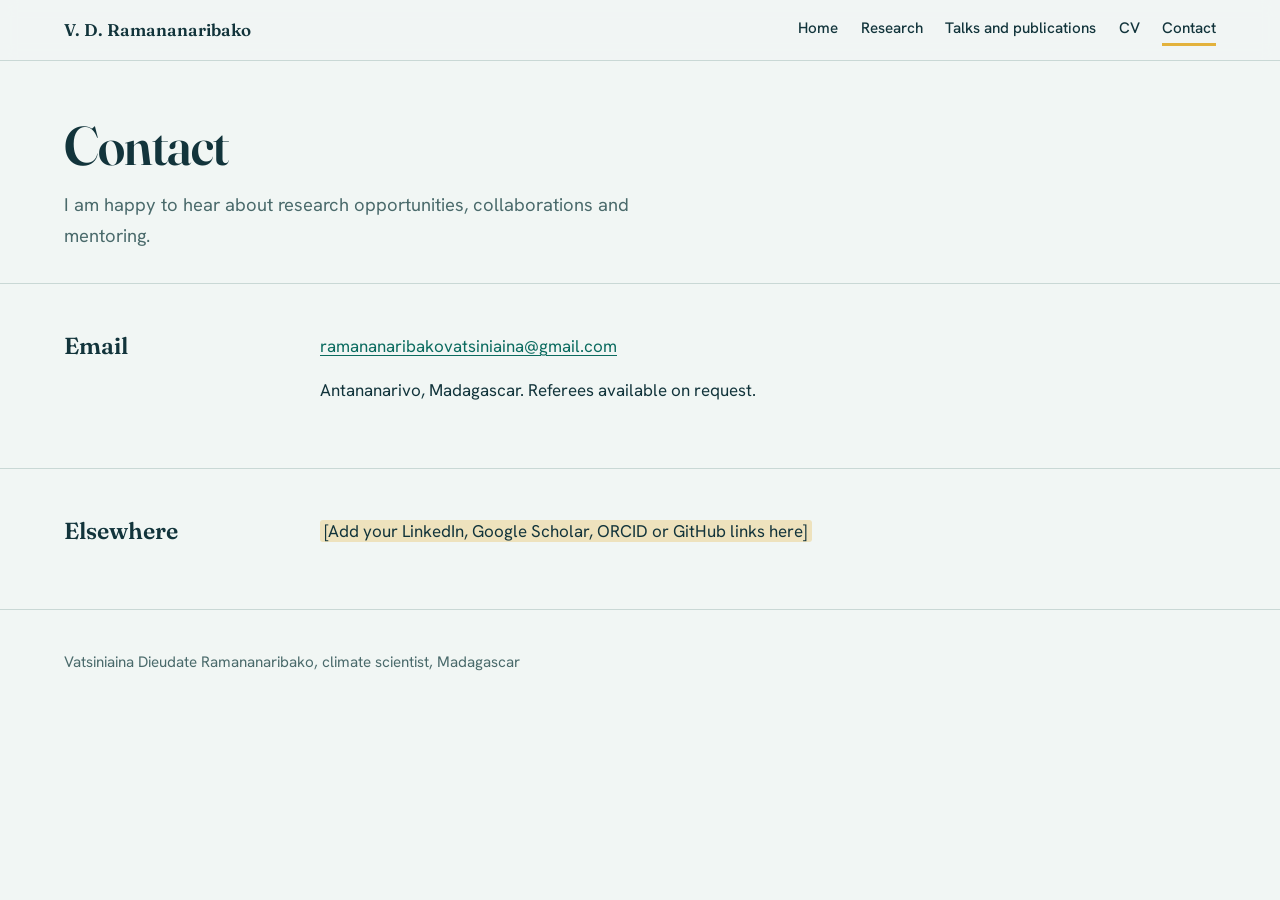
==== contact.html @ 7225e608 "Add files via upload" ====
<!DOCTYPE html>
<html lang="en">
<head>
<meta charset="utf-8">
<meta name="viewport" content="width=device-width, initial-scale=1, viewport-fit=cover">
<title>Contact | Vatsiniaina Dieudate Ramananaribako</title>
<meta name="description" content="Contact Vatsiniaina Dieudate Ramananaribako.">
<link rel="preconnect" href="https://fonts.googleapis.com">
<link rel="preconnect" href="https://fonts.gstatic.com" crossorigin>
<link href="https://fonts.googleapis.com/css2?family=Fraunces:opsz,wght@9..144,400;9..144,600&family=Hanken+Grotesk:wght@400;500;600&display=swap" rel="stylesheet">
<link rel="stylesheet" href="style.css">
</head>
<body>
<header class="top">
  <a class="mark" href="index.html">V. D. Ramananaribako</a>
  <nav aria-label="Main"><a href="index.html">Home</a><a href="research.html">Research</a><a href="publications.html">Talks and publications</a><a href="cv.html">CV</a><a href="contact.html" aria-current="page">Contact</a></nav>
</header>
<div class="page-head"><h1>Contact</h1><p>I am happy to hear about research opportunities, collaborations and mentoring.</p></div>

<main>
  <section>
    <h2>Email</h2>
    <div class="content">
      <p><a href="mailto:ramananaribakovatsiniaina@gmail.com">ramananaribakovatsiniaina@gmail.com</a></p>
      <p>Antananarivo, Madagascar. Referees available on request.</p>
    </div>
  </section>
  <section>
    <h2>Elsewhere</h2>
    <div class="content">
      <p><span class="todo">[Add your LinkedIn, Google Scholar, ORCID or GitHub links here]</span></p>
    </div>
  </section>
</main>

<footer>Vatsiniaina Dieudate Ramananaribako, climate scientist, Madagascar</footer>
<script src="script.js"></script>
</body>
</html>
---- style.css ----
:root {
  --bg: #F1F6F4; --ink: #12343B; --muted: #4A6A6B; --rule: #C9D8D5;
  --link: #0B6B5F; --line: #2FA08E; --vanilla: #E3B23C; --tint: #E2ECE9;
  --display: "Fraunces", Georgia, "Times New Roman", serif;
  --body: "Hanken Grotesk", system-ui, -apple-system, "Segoe UI", Roboto, sans-serif;
  box-sizing: border-box;
  padding-top: env(safe-area-inset-top, 0px);
  padding-bottom: env(safe-area-inset-bottom, 0px);
}
@media (prefers-color-scheme: dark) {
  :root:not([data-theme="light"]) {
    --bg: #0F2428; --ink: #E6F0ED; --muted: #9DB8B4; --rule: #25444A;
    --link: #6FD3C0; --line: #3FB8A4; --vanilla: #F0B84B; --tint: #17353B;
  }
}
:root[data-theme="dark"] {
  --bg: #0F2428; --ink: #E6F0ED; --muted: #9DB8B4; --rule: #25444A;
  --link: #6FD3C0; --line: #3FB8A4; --vanilla: #F0B84B; --tint: #17353B;
}
*, *::before, *::after { box-sizing: inherit; }
html { scroll-behavior: smooth; scroll-padding-top: calc(env(safe-area-inset-top, 0px) + 4.5rem); }
body { margin: 0; background: var(--bg); color: var(--ink); font-family: var(--body); font-size: 1.0625rem; line-height: 1.65; -webkit-font-smoothing: antialiased; }
a { color: var(--link); text-underline-offset: 0.2em; text-decoration-thickness: 1px; }
a:hover { text-decoration-color: var(--vanilla); text-decoration-thickness: 3px; }
:focus-visible { outline: 3px solid var(--vanilla); outline-offset: 3px; border-radius: 2px; }

header.top { position: sticky; top: env(safe-area-inset-top, 0px); z-index: 5; display: flex; justify-content: space-between; align-items: center; gap: 1rem 2rem; flex-wrap: wrap; padding: 0.9rem clamp(1.25rem, 5vw, 4rem); background: color-mix(in srgb, var(--bg) 90%, transparent); backdrop-filter: blur(8px); border-bottom: 1px solid var(--rule); }
header.top .mark { font-family: var(--display); font-weight: 600; color: var(--ink); text-decoration: none; }
nav { display: flex; gap: 0.4rem 1.4rem; flex-wrap: wrap; }
nav a { color: var(--ink); text-decoration: none; font-weight: 500; font-size: 0.95rem; padding: 0.1rem 0; border-bottom: 3px solid transparent; }
nav a:hover { border-bottom-color: var(--vanilla); }
nav a[aria-current="page"] { border-bottom-color: var(--vanilla); }

.hero { position: relative; overflow: hidden; padding: 4.5rem clamp(1.25rem, 5vw, 4rem) 4rem; }
.hero .grid { position: relative; z-index: 1; display: grid; grid-template-columns: minmax(0, 1fr) minmax(0, 20rem); gap: 3rem; align-items: center; max-width: 72rem; }
.hero h1 { font-family: var(--display); font-weight: 600; font-variation-settings: "opsz" 144; font-size: clamp(2.6rem, 7vw, 5.4rem); line-height: 1.02; letter-spacing: -0.02em; margin: 0 0 1.5rem; }
.hero p.lead { font-size: clamp(1.15rem, 2.2vw, 1.4rem); line-height: 1.5; color: var(--muted); max-width: 36rem; margin: 0 0 2rem; }
.hero .links { display: flex; gap: 1.5rem; flex-wrap: wrap; font-weight: 500; }
#contours { position: absolute; left: 30%; top: 50%; width: min(90vw, 56rem); height: auto; transform: translateY(-50%); color: var(--line); opacity: 0.45; pointer-events: none; }
#contours path { fill: none; stroke: currentColor; stroke-width: 1.4; stroke-dasharray: 1; stroke-dashoffset: 1; animation: draw 2.6s ease-out forwards; }
@keyframes draw { to { stroke-dashoffset: 0; } }
@media (prefers-reduced-motion: reduce) { #contours path { animation: none; stroke-dashoffset: 0; } html { scroll-behavior: auto; } }

.photo { position: relative; aspect-ratio: 4 / 5; width: 100%; max-width: 20rem; border-radius: 6px; overflow: hidden; background: var(--tint); border: 1px solid var(--rule); justify-self: end; }
.photo::before { content: "VD"; position: absolute; inset: 0; display: grid; place-items: center; font-family: var(--display); font-weight: 600; font-size: 4rem; color: var(--muted); }
.photo img { position: absolute; inset: 0; width: 100%; height: 100%; object-fit: cover; }

.page-head { padding: 3.5rem clamp(1.25rem, 5vw, 4rem) 2rem; }
.page-head h1 { font-family: var(--display); font-weight: 600; font-variation-settings: "opsz" 144; font-size: clamp(2.2rem, 5vw, 3.4rem); line-height: 1.05; letter-spacing: -0.015em; margin: 0 0 1rem; }
.page-head p { color: var(--muted); font-size: 1.15rem; max-width: 40rem; margin: 0; }

main section { display: grid; grid-template-columns: minmax(0, 13rem) minmax(0, 1fr); gap: 1rem 3rem; padding: 3rem clamp(1.25rem, 5vw, 4rem); border-top: 1px solid var(--rule); }
main section > h2 { font-family: var(--display); font-weight: 600; font-size: 1.45rem; line-height: 1.2; margin: 0; }
.content { max-width: 42rem; }
.content p { margin: 0 0 1rem; }
.entry { padding: 1.1rem 0; border-bottom: 1px solid var(--rule); }
.entry:first-child { padding-top: 0; }
.entry:last-child { border-bottom: 0; }
.entry h3 { font-size: 1.1rem; margin: 0 0 0.25rem; font-weight: 600; }
.entry .when { color: var(--muted); font-size: 0.95rem; margin: 0 0 0.45rem; }
.entry p { margin: 0 0 0.5rem; }
.entry p:last-child { margin-bottom: 0; }
.entry ul { margin: 0.3rem 0 0; padding-left: 1.2rem; }
.entry li { margin-bottom: 0.35rem; }
dl.skills { margin: 0; display: grid; grid-template-columns: minmax(0, 10rem) minmax(0, 1fr); gap: 0.7rem 1.5rem; }
dl.skills dt { font-weight: 600; }
dl.skills dd { margin: 0; }
.pagelist { list-style: none; margin: 0; padding: 0; }
.pagelist li { padding: 0.9rem 0; border-bottom: 1px solid var(--rule); }
.pagelist li:first-child { padding-top: 0; }
.pagelist li:last-child { border-bottom: 0; }
.pagelist a { font-weight: 600; font-size: 1.1rem; }
.pagelist span { display: block; color: var(--muted); }
.todo { background: color-mix(in srgb, var(--vanilla) 30%, transparent); padding: 0 0.25em; border-radius: 3px; }

footer { padding: 2.5rem clamp(1.25rem, 5vw, 4rem) 3rem; border-top: 1px solid var(--rule); color: var(--muted); font-size: 0.95rem; }

@media (max-width: 760px) {
  .hero { padding-top: 3rem; }
  .hero .grid { grid-template-columns: minmax(0, 1fr); gap: 2rem; }
  .photo { justify-self: start; max-width: 14rem; order: -1; }
  #contours { left: -20%; width: 130vw; opacity: 0.3; }
  main section { grid-template-columns: minmax(0, 1fr); gap: 1rem; }
  dl.skills { grid-template-columns: minmax(0, 1fr); gap: 0.1rem; }
  dl.skills dd { margin-bottom: 0.8rem; }
}
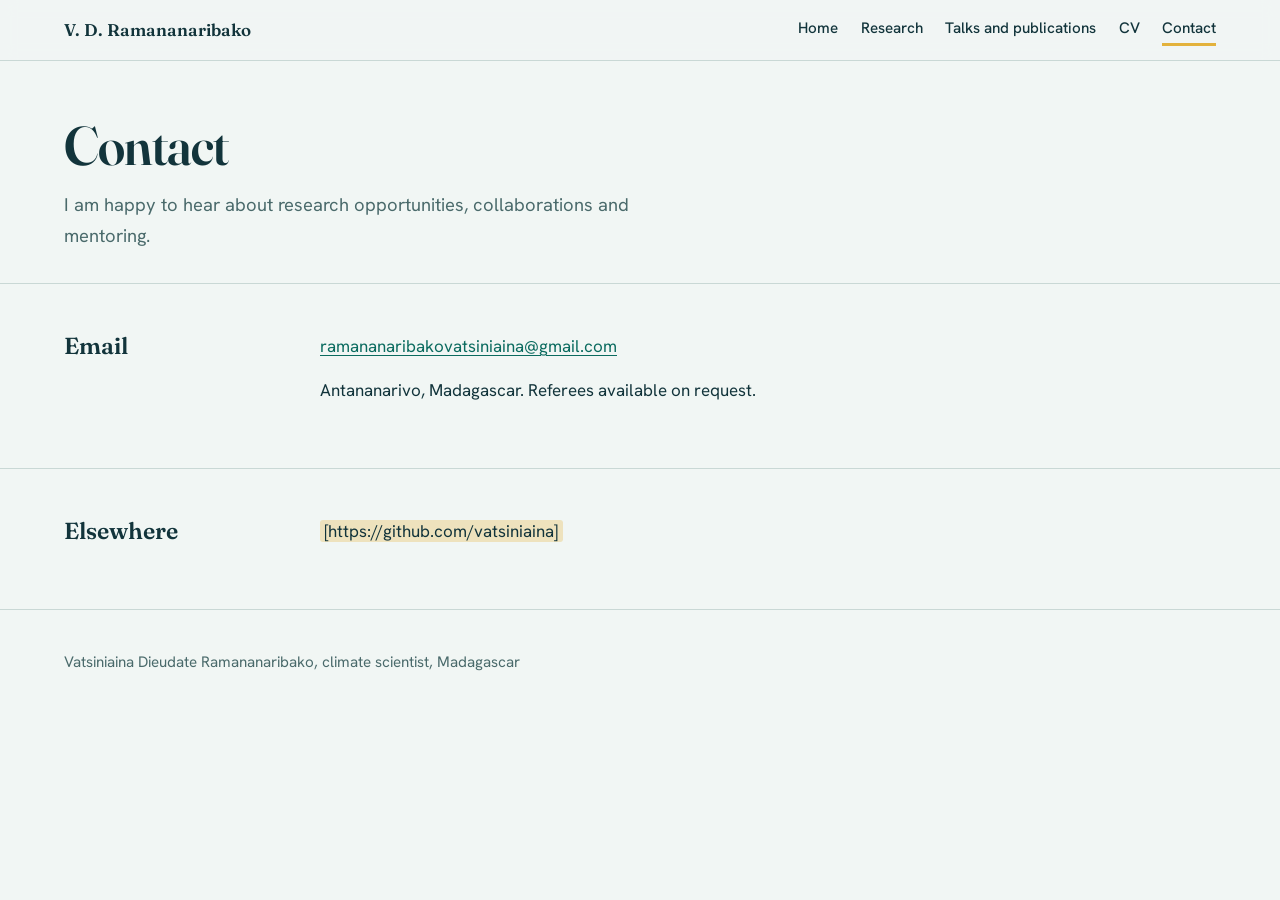
==== commit fa2322c7: "Update GitHub link in contact.html" ====
--- a/contact.html
+++ b/contact.html
@@ -28,7 +28,7 @@
   <section>
     <h2>Elsewhere</h2>
     <div class="content">
-      <p><span class="todo">[Add your LinkedIn, Google Scholar, ORCID or GitHub links here]</span></p>
+      <p><span class="todo">[https://github.com/vatsiniaina]</span></p>
     </div>
   </section>
 </main>
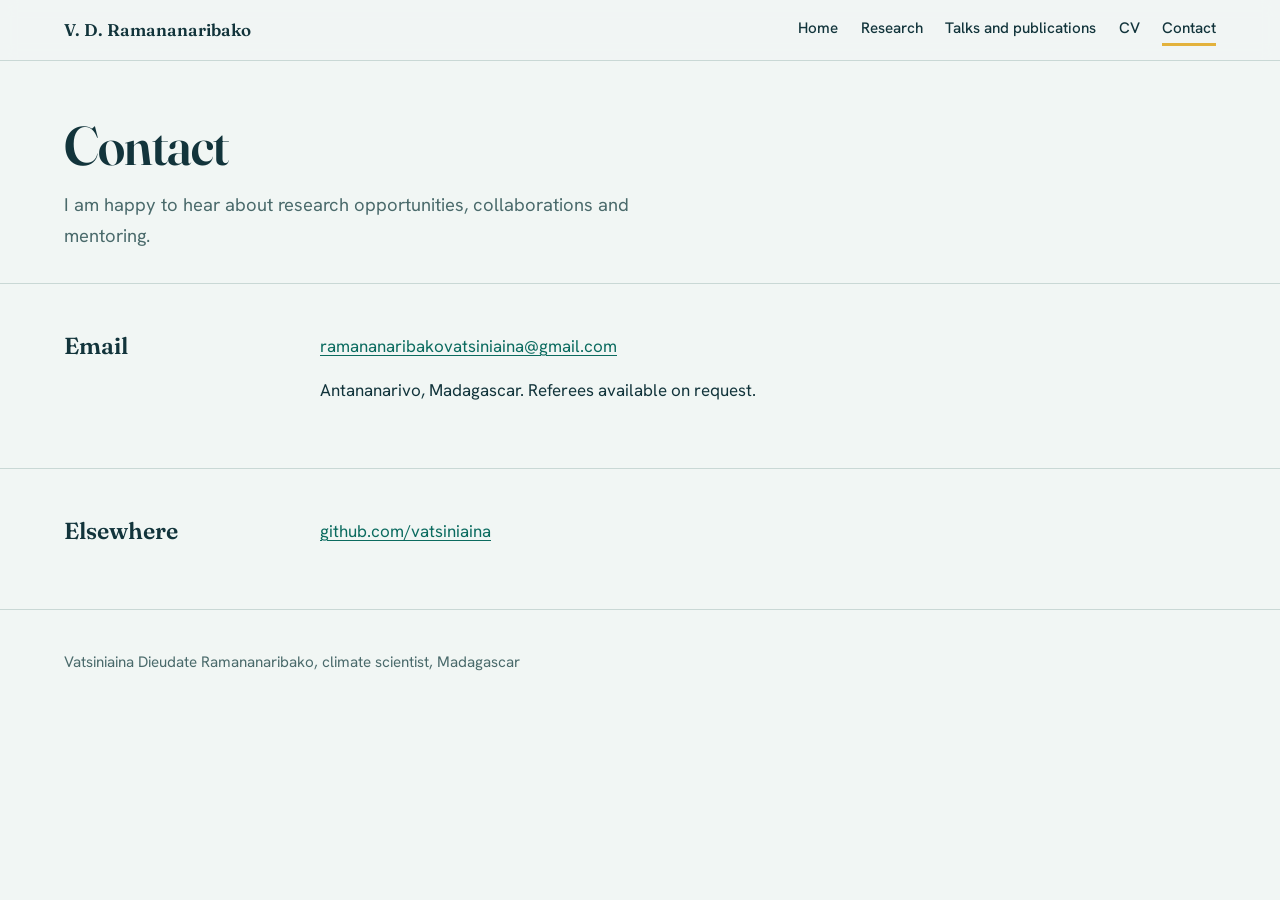
==== commit 3547b869: "Update contact.html" ====
--- a/contact.html
+++ b/contact.html
@@ -28,7 +28,7 @@
   <section>
     <h2>Elsewhere</h2>
     <div class="content">
-      <p><span class="todo">[https://github.com/vatsiniaina]</span></p>
+      <p><a href="https://github.com/vatsiniaina">github.com/vatsiniaina</a></p>
     </div>
   </section>
 </main>
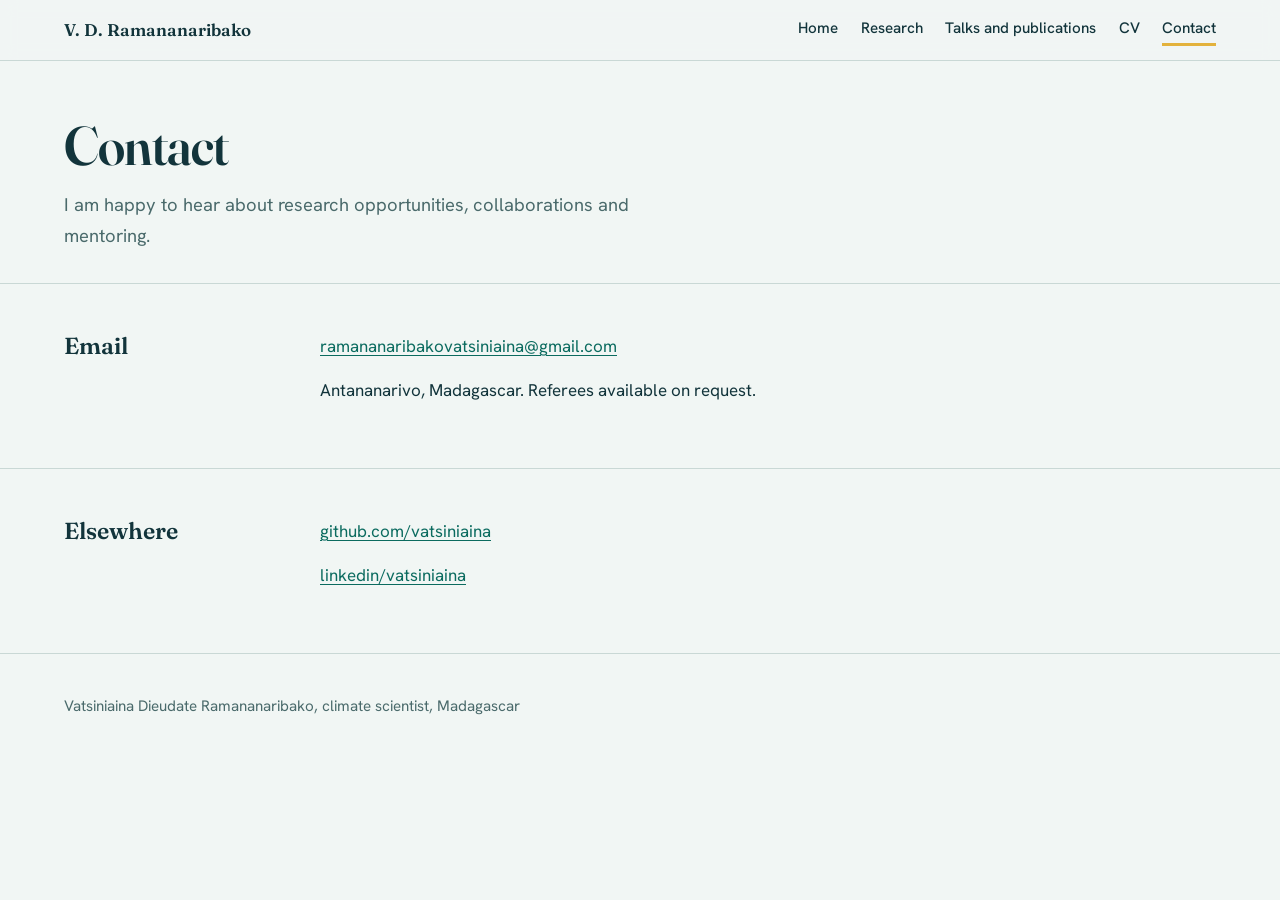
==== commit c0e888dd: "Add LinkedIn link to contact.html" ====
--- a/contact.html
+++ b/contact.html
@@ -29,6 +29,8 @@
     <h2>Elsewhere</h2>
     <div class="content">
       <p><a href="https://github.com/vatsiniaina">github.com/vatsiniaina</a></p>
+      <p><a href="
+www.linkedin.com/in/vatsiniaina-dieudate-ramananaribako-0b5184231">linkedin/vatsiniaina</a></p>
     </div>
   </section>
 </main>
